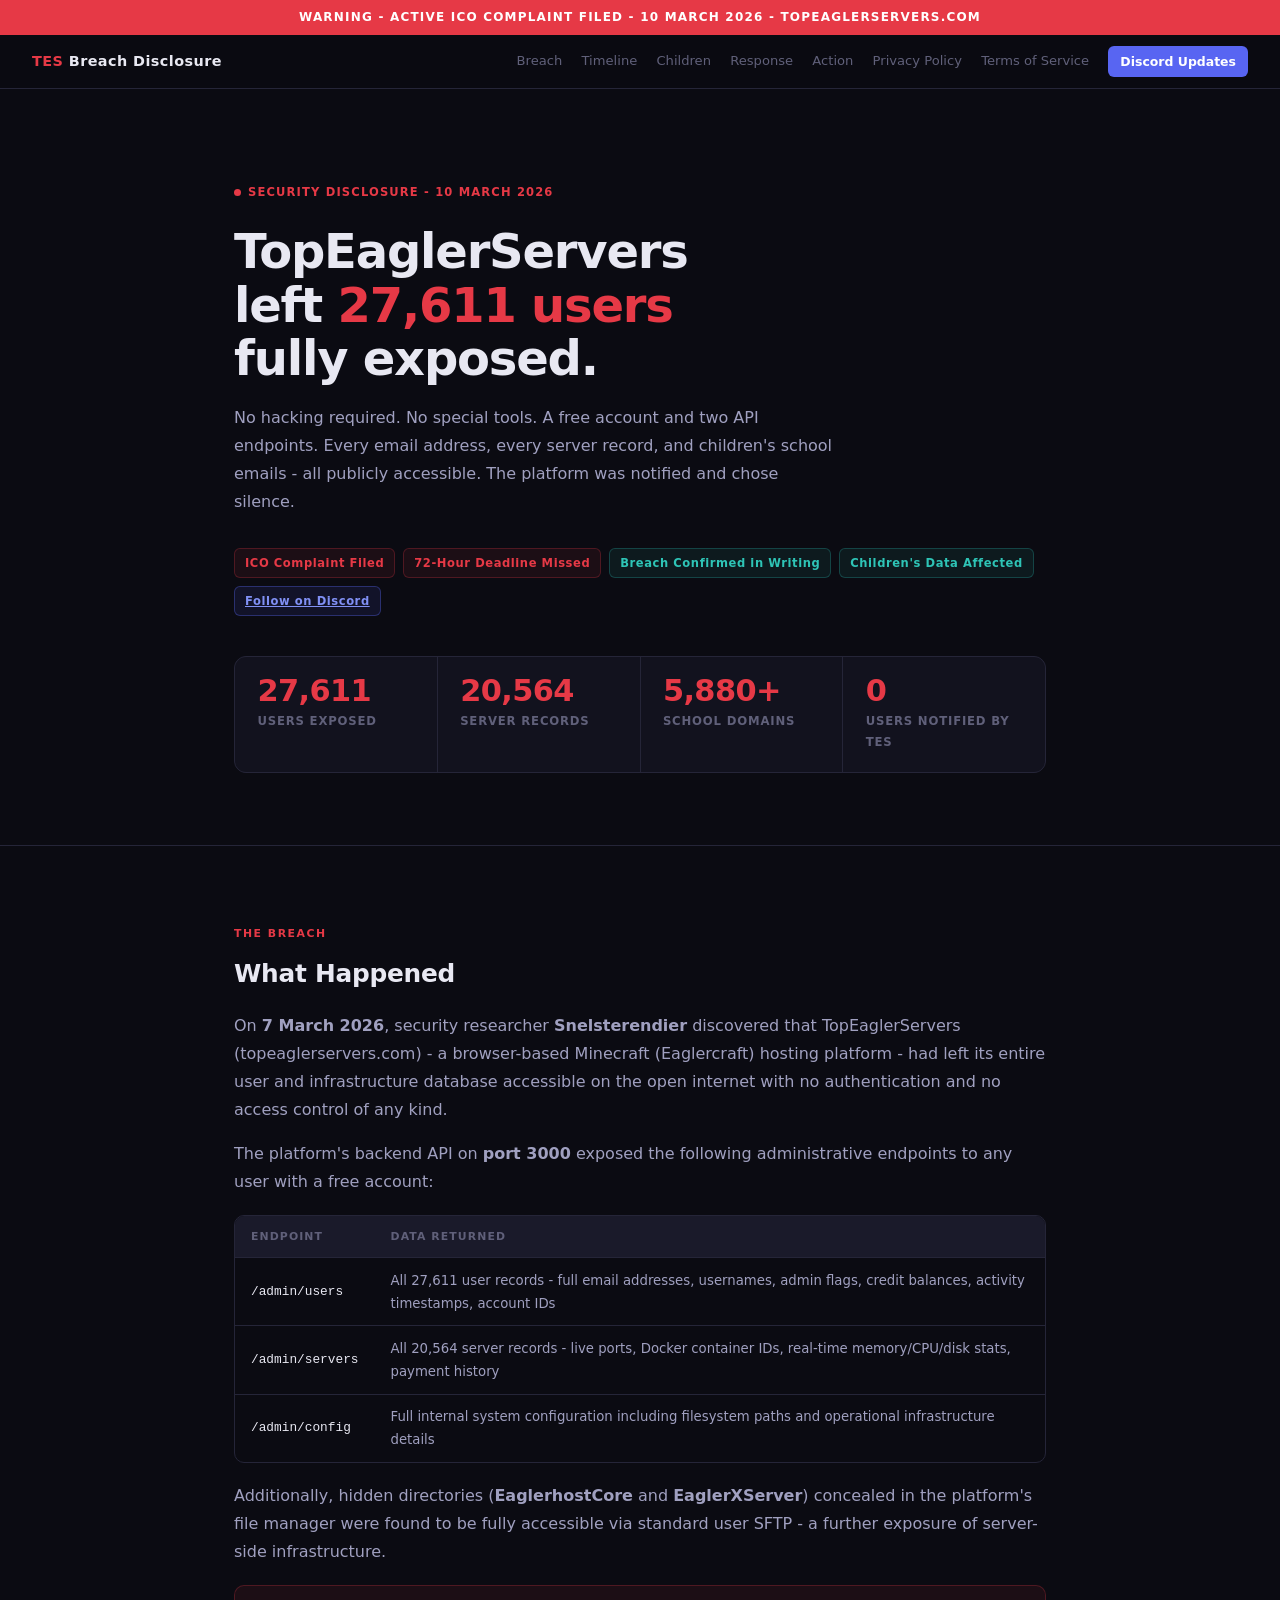
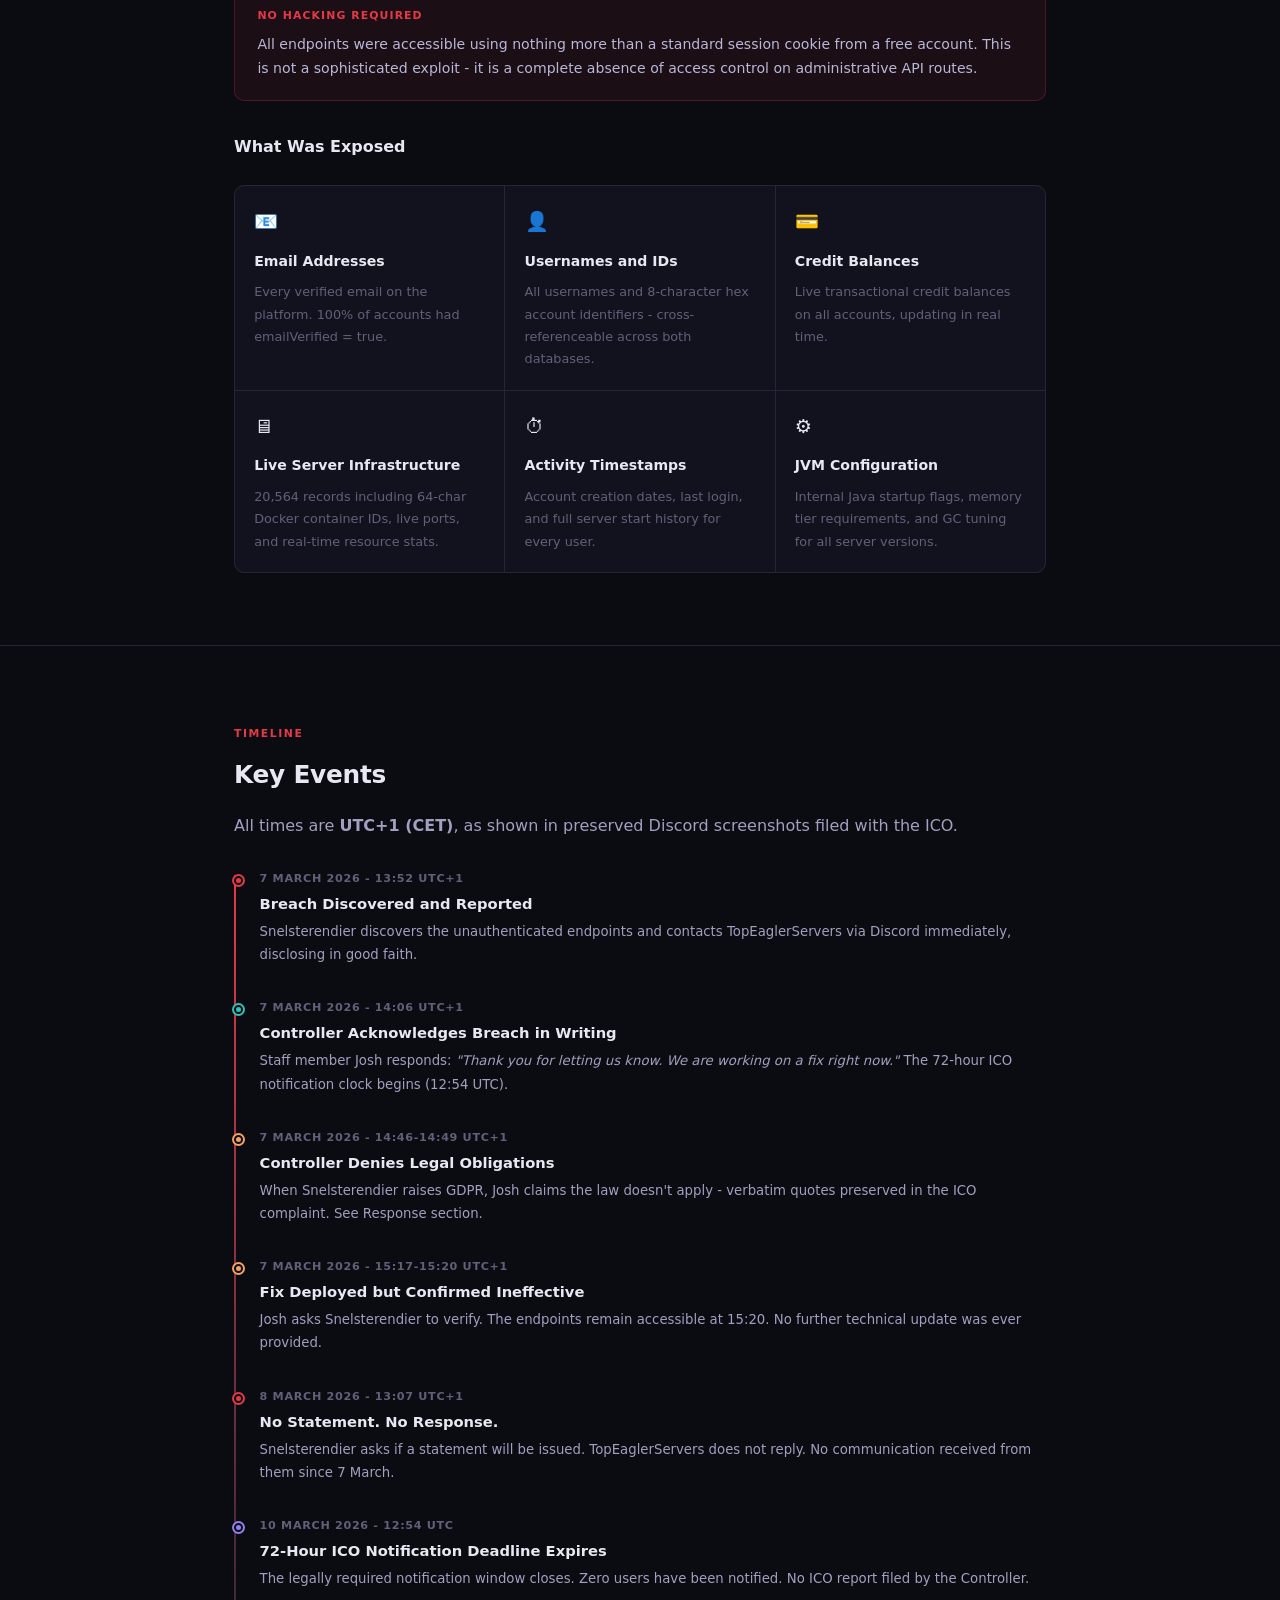
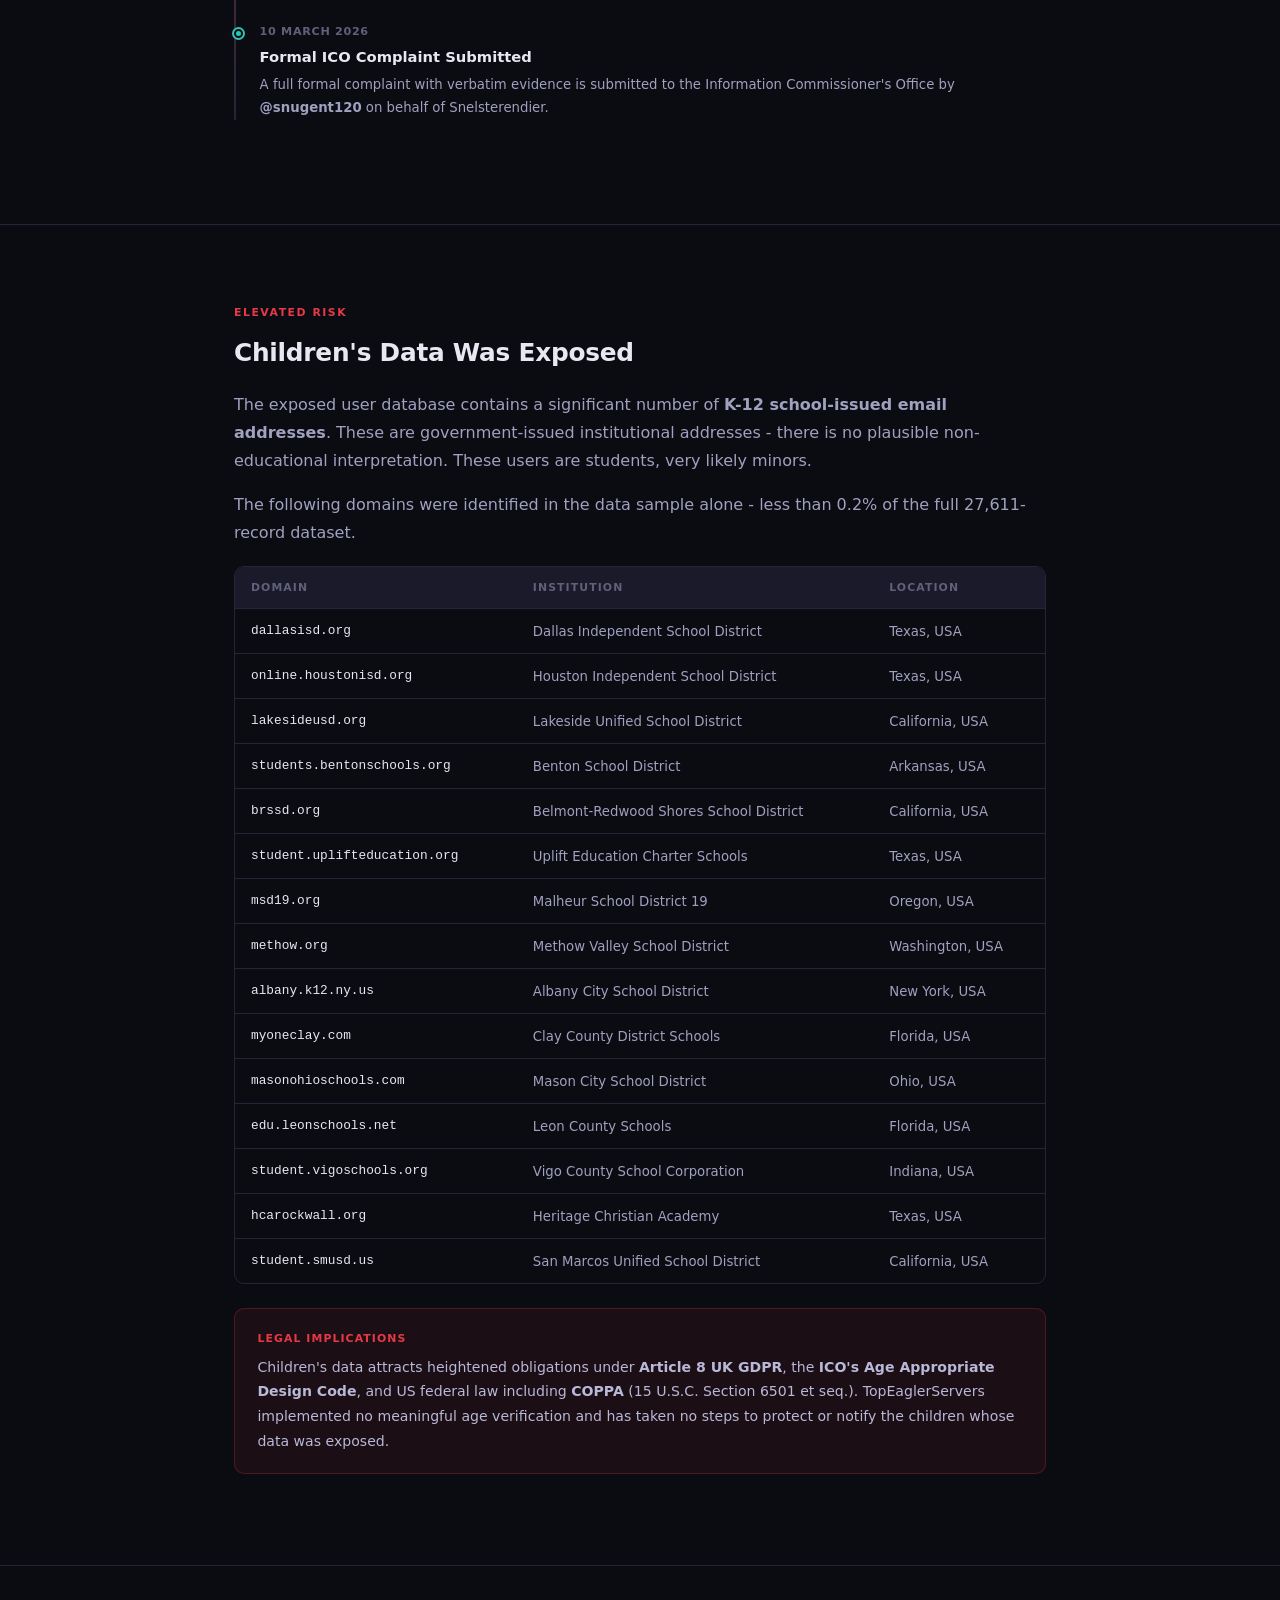
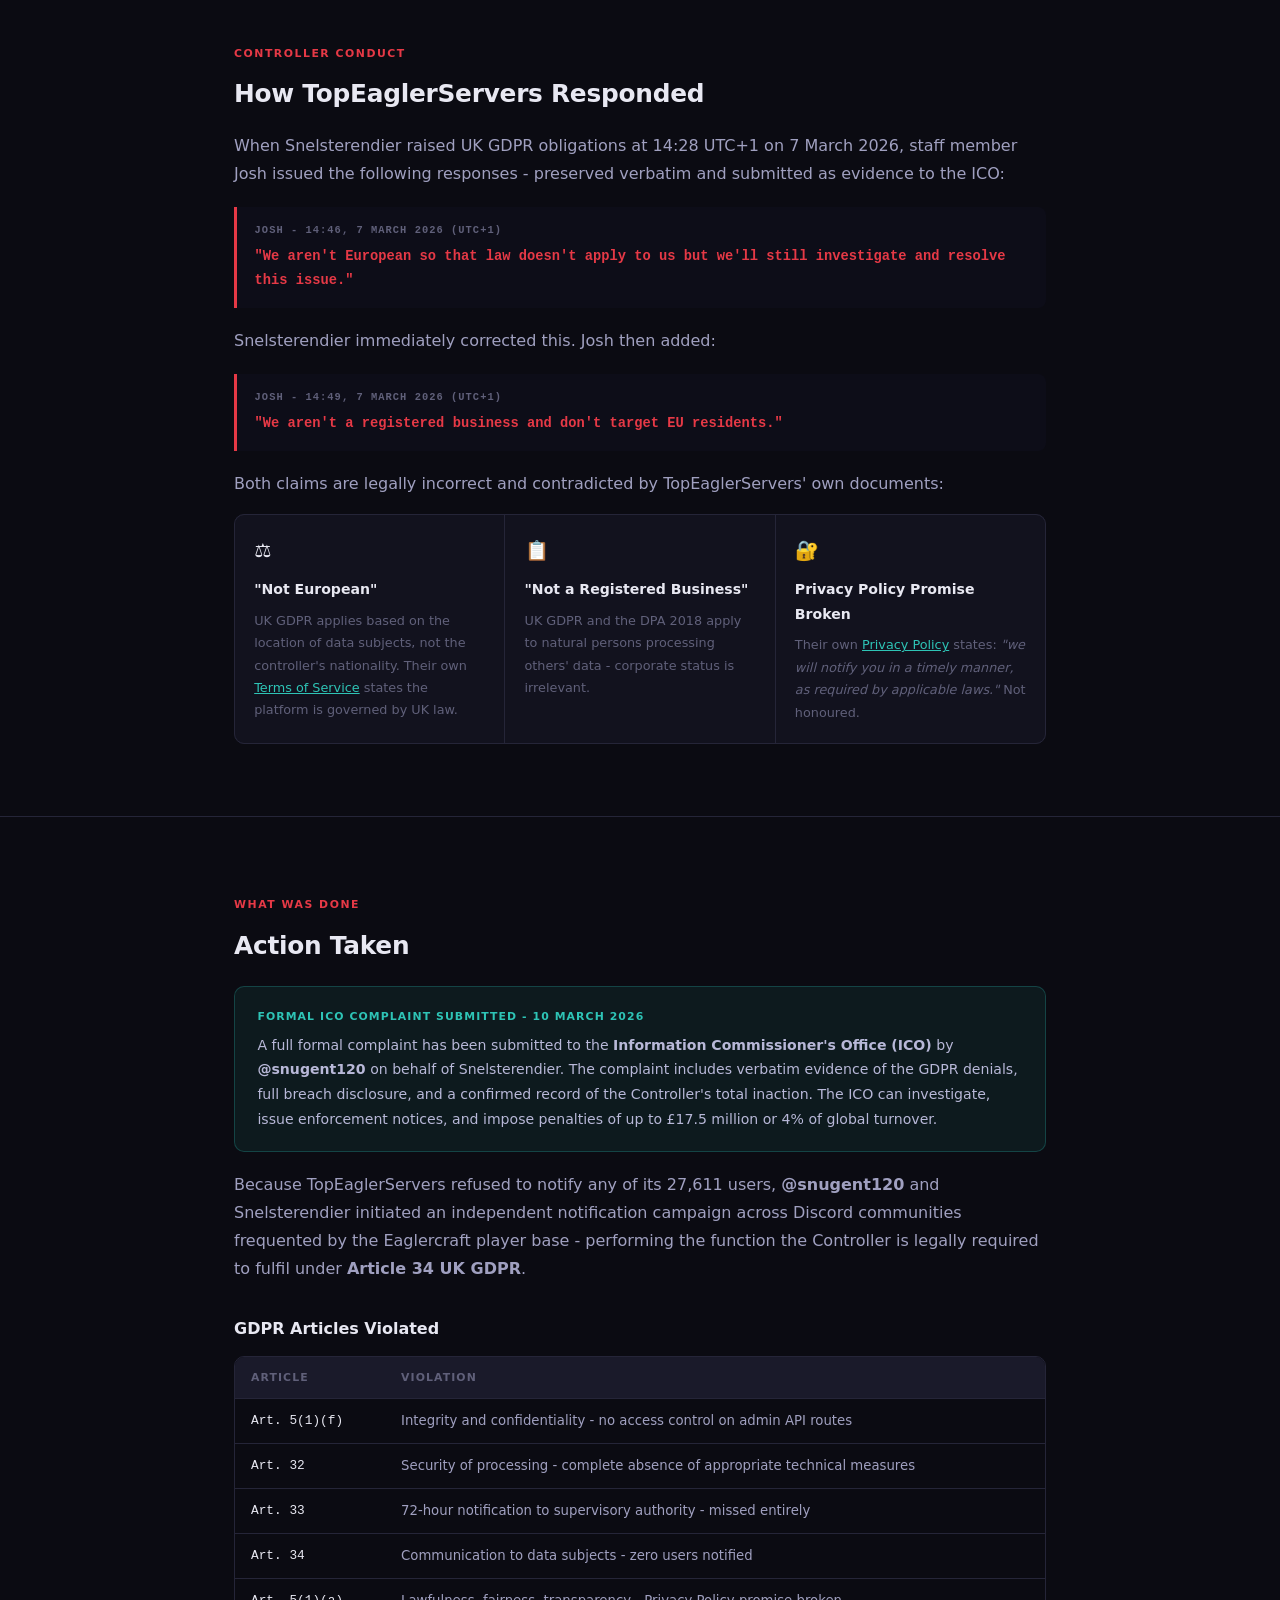
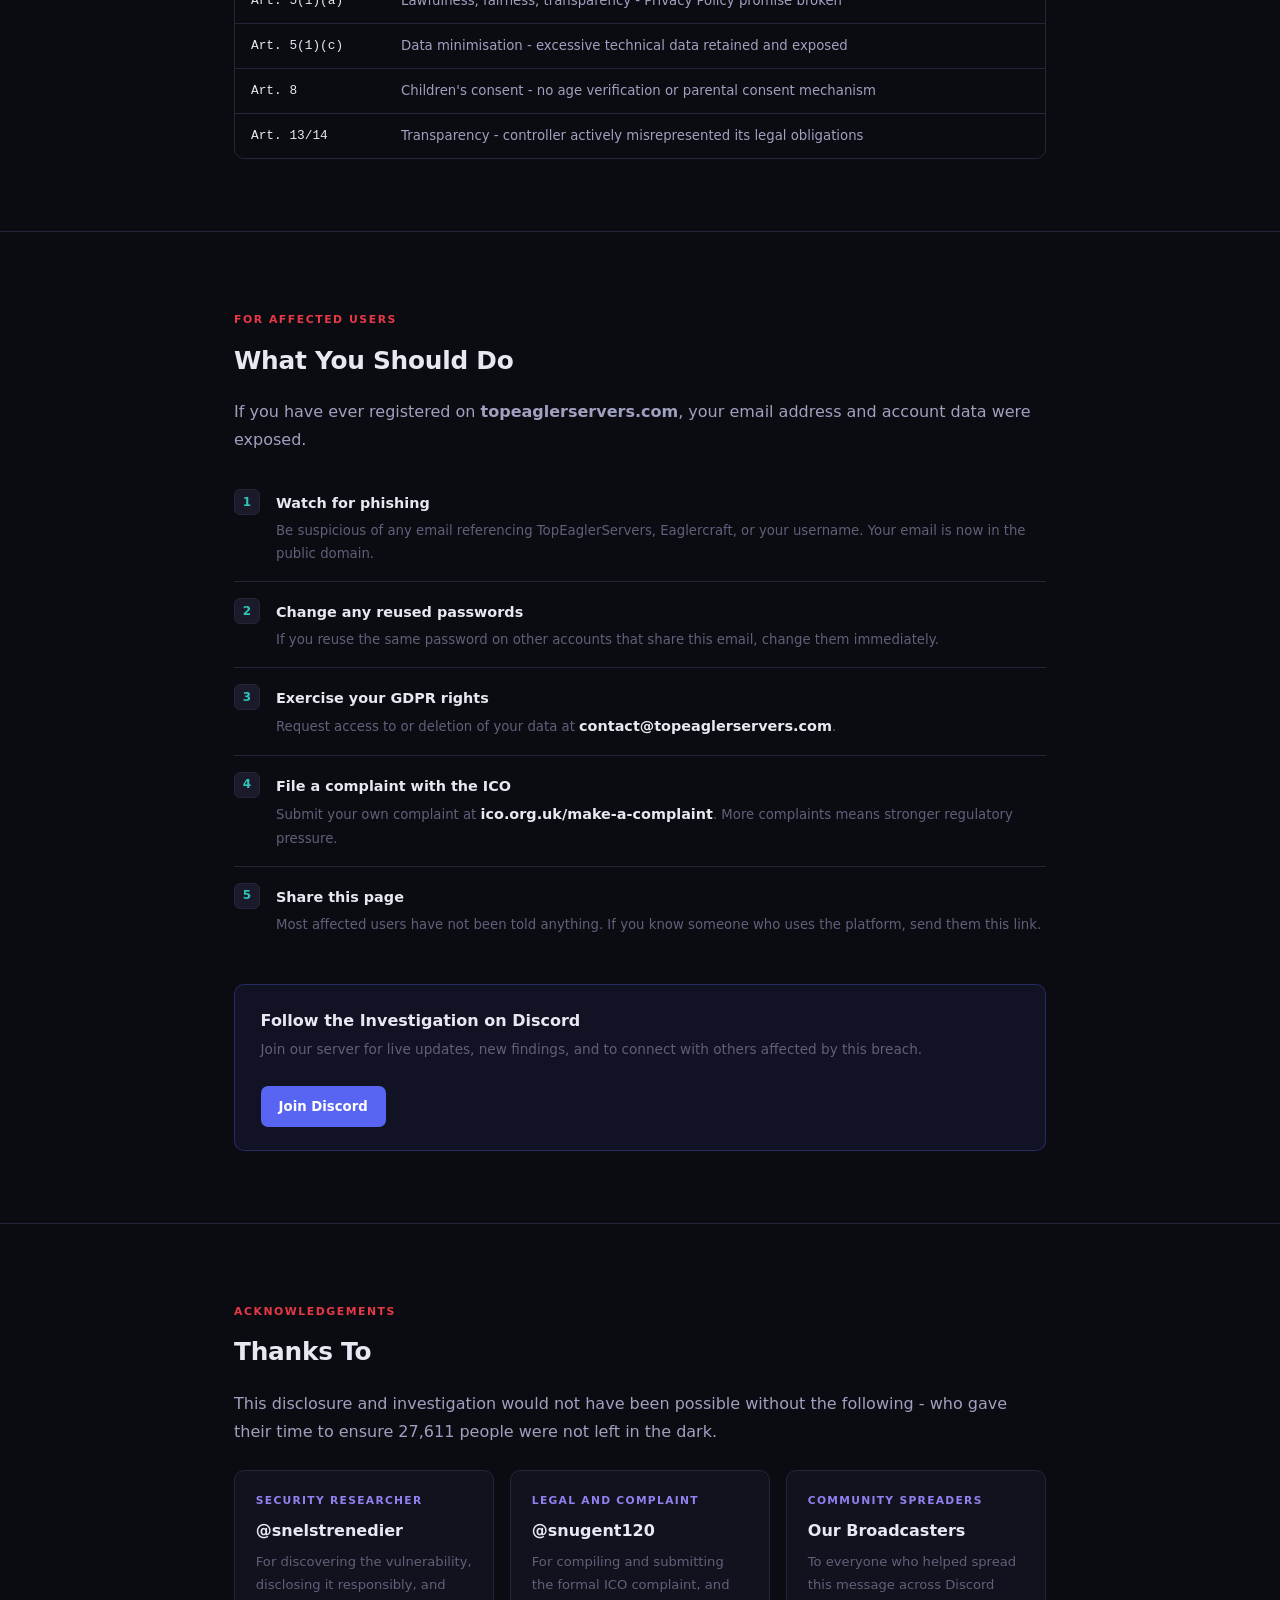
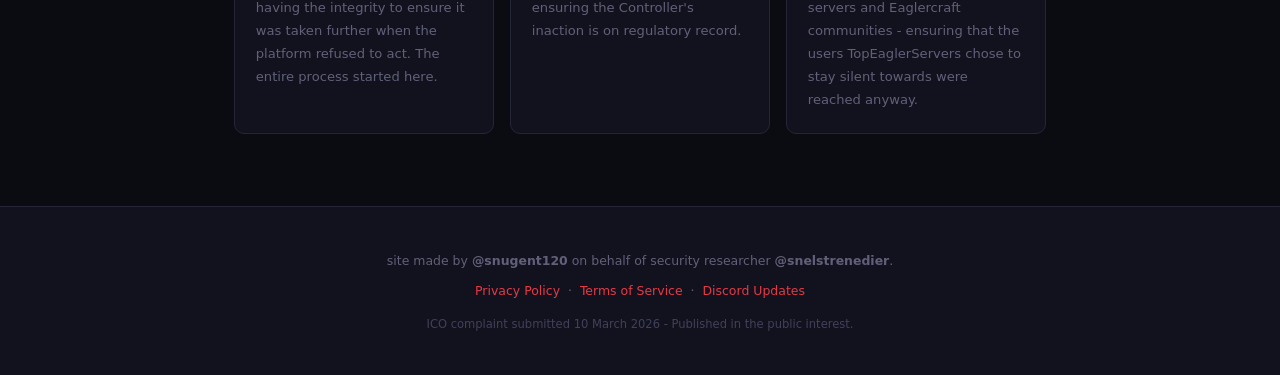
==== index .html @ cfefeb06 "Rename index (2).html to index .html" ====
<!DOCTYPE html>
<html lang="en">
<head>
  <meta charset="UTF-8" />
  <meta name="viewport" content="width=device-width, initial-scale=1.0" />
  <title>TopEaglerServers Data Breach - Public Disclosure</title>
  <link rel="stylesheet" href="style.css" />
</head>
<body>

<div class="alert-bar">Warning - Active ICO Complaint Filed - 10 March 2026 - topeaglerservers.com</div>

<nav>
  <a class="nav-brand" href="/">TES <span>Breach Disclosure</span></a>
  <button class="nav-menu-btn" id="menuBtn" aria-label="Toggle menu">&#9776;</button>
  <div class="nav-links" id="navLinks">
    <a href="#breach">Breach</a>
    <a href="#timeline">Timeline</a>
    <a href="#children">Children</a>
    <a href="#response">Response</a>
    <a href="#action">Action</a>
    <a href="/pp">Privacy Policy</a>
    <a href="/tos">Terms of Service</a>
    <a class="nav-discord" href="https://discord.gg/cSjUvGuJ5w" target="_blank" rel="noopener">Discord Updates</a>
  </div>
</nav>

<div class="hero">
  <div class="wrap">
    <div class="live-badge"><span class="live-dot"></span> Security Disclosure - 10 March 2026</div>
    <h1>TopEaglerServers<br/>left <em>27,611 users</em><br/>fully exposed.</h1>
    <p class="hero-sub">
      No hacking required. No special tools. A free account and two API endpoints.
      Every email address, every server record, and children's school emails -
      all publicly accessible. The platform was notified and chose silence.
    </p>
    <div class="tags">
      <span class="tag tag-red">ICO Complaint Filed</span>
      <span class="tag tag-red">72-Hour Deadline Missed</span>
      <span class="tag tag-teal">Breach Confirmed in Writing</span>
      <span class="tag tag-teal">Children's Data Affected</span>
      <a class="tag tag-discord" href="https://discord.gg/cSjUvGuJ5w" target="_blank" rel="noopener">Follow on Discord</a>
    </div>
    <div class="stat-row">
      <div class="stat"><div class="n">27,611</div><div class="d">Users Exposed</div></div>
      <div class="stat"><div class="n">20,564</div><div class="d">Server Records</div></div>
      <div class="stat"><div class="n">5,880+</div><div class="d">School Domains</div></div>
      <div class="stat"><div class="n">0</div><div class="d">Users Notified by TES</div></div>
    </div>
  </div>
</div>

<section id="breach">
  <div class="wrap">
    <div class="section-label">The Breach</div>
    <h2>What Happened</h2>
    <p>On <strong>7 March 2026</strong>, security researcher <strong>Snelsterendier</strong> discovered that TopEaglerServers (topeaglerservers.com) - a browser-based Minecraft (Eaglercraft) hosting platform - had left its entire user and infrastructure database accessible on the open internet with no authentication and no access control of any kind.</p>
    <p>The platform's backend API on <strong>port 3000</strong> exposed the following administrative endpoints to any user with a free account:</p>

    <div class="table-wrap">
      <table>
        <thead><tr><th>Endpoint</th><th>Data Returned</th></tr></thead>
        <tbody>
          <tr><td class="mono">/admin/users</td><td>All 27,611 user records - full email addresses, usernames, admin flags, credit balances, activity timestamps, account IDs</td></tr>
          <tr><td class="mono">/admin/servers</td><td>All 20,564 server records - live ports, Docker container IDs, real-time memory/CPU/disk stats, payment history</td></tr>
          <tr><td class="mono">/admin/config</td><td>Full internal system configuration including filesystem paths and operational infrastructure details</td></tr>
        </tbody>
      </table>
    </div>

    <p style="margin-top:1.2rem;">Additionally, hidden directories (<strong>EaglerhostCore</strong> and <strong>EaglerXServer</strong>) concealed in the platform's file manager were found to be fully accessible via standard user SFTP - a further exposure of server-side infrastructure.</p>

    <div class="info-box red">
      <div class="box-label red">No Hacking Required</div>
      <p>All endpoints were accessible using nothing more than a standard session cookie from a free account. This is not a sophisticated exploit - it is a complete absence of access control on administrative API routes.</p>
    </div>

    <h3 style="margin-top:2rem;">What Was Exposed</h3>
    <div class="card-grid">
      <div class="card"><div class="card-icon">&#128231;</div><h3>Email Addresses</h3><p>Every verified email on the platform. 100% of accounts had emailVerified = true.</p></div>
      <div class="card"><div class="card-icon">&#128100;</div><h3>Usernames and IDs</h3><p>All usernames and 8-character hex account identifiers - cross-referenceable across both databases.</p></div>
      <div class="card"><div class="card-icon">&#128179;</div><h3>Credit Balances</h3><p>Live transactional credit balances on all accounts, updating in real time.</p></div>
      <div class="card"><div class="card-icon">&#128421;</div><h3>Live Server Infrastructure</h3><p>20,564 records including 64-char Docker container IDs, live ports, and real-time resource stats.</p></div>
      <div class="card"><div class="card-icon">&#9201;</div><h3>Activity Timestamps</h3><p>Account creation dates, last login, and full server start history for every user.</p></div>
      <div class="card"><div class="card-icon">&#9881;&#65039;</div><h3>JVM Configuration</h3><p>Internal Java startup flags, memory tier requirements, and GC tuning for all server versions.</p></div>
    </div>
  </div>
</section>

<section id="timeline">
  <div class="wrap">
    <div class="section-label">Timeline</div>
    <h2>Key Events</h2>
    <p>All times are <strong>UTC+1 (CET)</strong>, as shown in preserved Discord screenshots filed with the ICO.</p>
    <div class="timeline">
      <div class="tl">
        <div class="tl-t">7 March 2026 - 13:52 UTC+1</div>
        <div class="tl-h">Breach Discovered and Reported</div>
        <div class="tl-b">Snelsterendier discovers the unauthenticated endpoints and contacts TopEaglerServers via Discord immediately, disclosing in good faith.</div>
      </div>
      <div class="tl teal">
        <div class="tl-t">7 March 2026 - 14:06 UTC+1</div>
        <div class="tl-h">Controller Acknowledges Breach in Writing</div>
        <div class="tl-b">Staff member Josh responds: <em>"Thank you for letting us know. We are working on a fix right now."</em> The 72-hour ICO notification clock begins (12:54 UTC).</div>
      </div>
      <div class="tl amber">
        <div class="tl-t">7 March 2026 - 14:46-14:49 UTC+1</div>
        <div class="tl-h">Controller Denies Legal Obligations</div>
        <div class="tl-b">When Snelsterendier raises GDPR, Josh claims the law doesn't apply - verbatim quotes preserved in the ICO complaint. See Response section.</div>
      </div>
      <div class="tl amber">
        <div class="tl-t">7 March 2026 - 15:17-15:20 UTC+1</div>
        <div class="tl-h">Fix Deployed but Confirmed Ineffective</div>
        <div class="tl-b">Josh asks Snelsterendier to verify. The endpoints remain accessible at 15:20. No further technical update was ever provided.</div>
      </div>
      <div class="tl">
        <div class="tl-t">8 March 2026 - 13:07 UTC+1</div>
        <div class="tl-h">No Statement. No Response.</div>
        <div class="tl-b">Snelsterendier asks if a statement will be issued. TopEaglerServers does not reply. No communication received from them since 7 March.</div>
      </div>
      <div class="tl purple">
        <div class="tl-t">10 March 2026 - 12:54 UTC</div>
        <div class="tl-h">72-Hour ICO Notification Deadline Expires</div>
        <div class="tl-b">The legally required notification window closes. Zero users have been notified. No ICO report filed by the Controller.</div>
      </div>
      <div class="tl teal">
        <div class="tl-t">10 March 2026</div>
        <div class="tl-h">Formal ICO Complaint Submitted</div>
        <div class="tl-b">A full formal complaint with verbatim evidence is submitted to the Information Commissioner's Office by <strong>@snugent120</strong> on behalf of Snelsterendier.</div>
      </div>
    </div>
  </div>
</section>

<section id="children">
  <div class="wrap">
    <div class="section-label">Elevated Risk</div>
    <h2>Children's Data Was Exposed</h2>
    <p>The exposed user database contains a significant number of <strong>K-12 school-issued email addresses</strong>. These are government-issued institutional addresses - there is no plausible non-educational interpretation. These users are students, very likely minors.</p>
    <p>The following domains were identified in the data sample alone - less than 0.2% of the full 27,611-record dataset.</p>

    <div class="table-wrap">
      <table>
        <thead><tr><th>Domain</th><th>Institution</th><th>Location</th></tr></thead>
        <tbody>
          <tr><td class="mono">dallasisd.org</td><td>Dallas Independent School District</td><td>Texas, USA</td></tr>
          <tr><td class="mono">online.houstonisd.org</td><td>Houston Independent School District</td><td>Texas, USA</td></tr>
          <tr><td class="mono">lakesideusd.org</td><td>Lakeside Unified School District</td><td>California, USA</td></tr>
          <tr><td class="mono">students.bentonschools.org</td><td>Benton School District</td><td>Arkansas, USA</td></tr>
          <tr><td class="mono">brssd.org</td><td>Belmont-Redwood Shores School District</td><td>California, USA</td></tr>
          <tr><td class="mono">student.uplifteducation.org</td><td>Uplift Education Charter Schools</td><td>Texas, USA</td></tr>
          <tr><td class="mono">msd19.org</td><td>Malheur School District 19</td><td>Oregon, USA</td></tr>
          <tr><td class="mono">methow.org</td><td>Methow Valley School District</td><td>Washington, USA</td></tr>
          <tr><td class="mono">albany.k12.ny.us</td><td>Albany City School District</td><td>New York, USA</td></tr>
          <tr><td class="mono">myoneclay.com</td><td>Clay County District Schools</td><td>Florida, USA</td></tr>
          <tr><td class="mono">masonohioschools.com</td><td>Mason City School District</td><td>Ohio, USA</td></tr>
          <tr><td class="mono">edu.leonschools.net</td><td>Leon County Schools</td><td>Florida, USA</td></tr>
          <tr><td class="mono">student.vigoschools.org</td><td>Vigo County School Corporation</td><td>Indiana, USA</td></tr>
          <tr><td class="mono">hcarockwall.org</td><td>Heritage Christian Academy</td><td>Texas, USA</td></tr>
          <tr><td class="mono">student.smusd.us</td><td>San Marcos Unified School District</td><td>California, USA</td></tr>
        </tbody>
      </table>
    </div>

    <div class="info-box red" style="margin-top:1.5rem;">
      <div class="box-label red">Legal Implications</div>
      <p>Children's data attracts heightened obligations under <strong>Article 8 UK GDPR</strong>, the <strong>ICO's Age Appropriate Design Code</strong>, and US federal law including <strong>COPPA</strong> (15 U.S.C. Section 6501 et seq.). TopEaglerServers implemented no meaningful age verification and has taken no steps to protect or notify the children whose data was exposed.</p>
    </div>
  </div>
</section>

<section id="response">
  <div class="wrap">
    <div class="section-label">Controller Conduct</div>
    <h2>How TopEaglerServers Responded</h2>
    <p>When Snelsterendier raised UK GDPR obligations at 14:28 UTC+1 on 7 March 2026, staff member Josh issued the following responses - preserved verbatim and submitted as evidence to the ICO:</p>

    <div class="quote">
      <div class="who">Josh - 14:46, 7 March 2026 (UTC+1)</div>
      <span class="em-red">"We aren't European so that law doesn't apply to us but we'll still investigate and resolve this issue."</span>
    </div>

    <p>Snelsterendier immediately corrected this. Josh then added:</p>

    <div class="quote">
      <div class="who">Josh - 14:49, 7 March 2026 (UTC+1)</div>
      <span class="em-red">"We aren't a registered business and don't target EU residents."</span>
    </div>

    <p>Both claims are legally incorrect and contradicted by TopEaglerServers' own documents:</p>
    <div class="card-grid" style="margin-top:1rem;">
      <div class="card">
        <div class="card-icon">&#9878;&#65039;</div>
        <h3>"Not European"</h3>
        <p>UK GDPR applies based on the location of data subjects, not the controller's nationality. Their own <a href="/tos">Terms of Service</a> states the platform is governed by UK law.</p>
      </div>
      <div class="card">
        <div class="card-icon">&#128203;</div>
        <h3>"Not a Registered Business"</h3>
        <p>UK GDPR and the DPA 2018 apply to natural persons processing others' data - corporate status is irrelevant.</p>
      </div>
      <div class="card">
        <div class="card-icon">&#128272;</div>
        <h3>Privacy Policy Promise Broken</h3>
        <p>Their own <a href="/pp">Privacy Policy</a> states: <em>"we will notify you in a timely manner, as required by applicable laws."</em> Not honoured.</p>
      </div>
    </div>
  </div>
</section>

<section id="action">
  <div class="wrap">
    <div class="section-label">What Was Done</div>
    <h2>Action Taken</h2>

    <div class="info-box teal">
      <div class="box-label teal">Formal ICO Complaint Submitted - 10 March 2026</div>
      <p>A full formal complaint has been submitted to the <strong>Information Commissioner's Office (ICO)</strong> by <strong>@snugent120</strong> on behalf of Snelsterendier. The complaint includes verbatim evidence of the GDPR denials, full breach disclosure, and a confirmed record of the Controller's total inaction. The ICO can investigate, issue enforcement notices, and impose penalties of up to £17.5 million or 4% of global turnover.</p>
    </div>

    <p style="margin-top:1.2rem;">Because TopEaglerServers refused to notify any of its 27,611 users, <strong>@snugent120</strong> and Snelsterendier initiated an independent notification campaign across Discord communities frequented by the Eaglercraft player base - performing the function the Controller is legally required to fulfil under <strong>Article 34 UK GDPR</strong>.</p>

    <h3 style="margin-top:2rem;">GDPR Articles Violated</h3>
    <div class="table-wrap" style="margin-top:0.8rem;">
      <table>
        <thead><tr><th>Article</th><th>Violation</th></tr></thead>
        <tbody>
          <tr><td class="mono">Art. 5(1)(f)</td><td>Integrity and confidentiality - no access control on admin API routes</td></tr>
          <tr><td class="mono">Art. 32</td><td>Security of processing - complete absence of appropriate technical measures</td></tr>
          <tr><td class="mono">Art. 33</td><td>72-hour notification to supervisory authority - missed entirely</td></tr>
          <tr><td class="mono">Art. 34</td><td>Communication to data subjects - zero users notified</td></tr>
          <tr><td class="mono">Art. 5(1)(a)</td><td>Lawfulness, fairness, transparency - Privacy Policy promise broken</td></tr>
          <tr><td class="mono">Art. 5(1)(c)</td><td>Data minimisation - excessive technical data retained and exposed</td></tr>
          <tr><td class="mono">Art. 8</td><td>Children's consent - no age verification or parental consent mechanism</td></tr>
          <tr><td class="mono">Art. 13/14</td><td>Transparency - controller actively misrepresented its legal obligations</td></tr>
        </tbody>
      </table>
    </div>
  </div>
</section>

<section id="do">
  <div class="wrap">
    <div class="section-label">For Affected Users</div>
    <h2>What You Should Do</h2>
    <p>If you have ever registered on <strong>topeaglerservers.com</strong>, your email address and account data were exposed.</p>
    <ul class="step-list">
      <li>
        <div class="step-n">1</div>
        <div class="step-body"><strong>Watch for phishing</strong><p>Be suspicious of any email referencing TopEaglerServers, Eaglercraft, or your username. Your email is now in the public domain.</p></div>
      </li>
      <li>
        <div class="step-n">2</div>
        <div class="step-body"><strong>Change any reused passwords</strong><p>If you reuse the same password on other accounts that share this email, change them immediately.</p></div>
      </li>
      <li>
        <div class="step-n">3</div>
        <div class="step-body"><strong>Exercise your GDPR rights</strong><p>Request access to or deletion of your data at <strong>contact@topeaglerservers.com</strong>.</p></div>
      </li>
      <li>
        <div class="step-n">4</div>
        <div class="step-body"><strong>File a complaint with the ICO</strong><p>Submit your own complaint at <strong>ico.org.uk/make-a-complaint</strong>. More complaints means stronger regulatory pressure.</p></div>
      </li>
      <li>
        <div class="step-n">5</div>
        <div class="step-body"><strong>Share this page</strong><p>Most affected users have not been told anything. If you know someone who uses the platform, send them this link.</p></div>
      </li>
    </ul>

    <div class="discord-cta">
      <div class="discord-cta-text">
        <strong>Follow the Investigation on Discord</strong>
        <p>Join our server for live updates, new findings, and to connect with others affected by this breach.</p>
      </div>
      <a class="discord-btn" href="https://discord.gg/cSjUvGuJ5w" target="_blank" rel="noopener">Join Discord</a>
    </div>
  </div>
</section>

<section id="thanks">
  <div class="wrap">
    <div class="section-label">Acknowledgements</div>
    <h2>Thanks To</h2>
    <p>This disclosure and investigation would not have been possible without the following - who gave their time to ensure 27,611 people were not left in the dark.</p>
    <div class="thanks-grid">
      <div class="thanks-card">
        <div class="role">Security Researcher</div>
        <div class="name">@snelstrenedier</div>
        <p>For discovering the vulnerability, disclosing it responsibly, and having the integrity to ensure it was taken further when the platform refused to act. The entire process started here.</p>
      </div>
      <div class="thanks-card">
        <div class="role">Legal and Complaint</div>
        <div class="name">@snugent120</div>
        <p>For compiling and submitting the formal ICO complaint, and ensuring the Controller's inaction is on regulatory record.</p>
      </div>
      <div class="thanks-card">
        <div class="role">Community Spreaders</div>
        <div class="name">Our Broadcasters</div>
        <p>To everyone who helped spread this message across Discord servers and Eaglercraft communities - ensuring that the users TopEaglerServers chose to stay silent towards were reached anyway.</p>
      </div>
    </div>
  </div>
</section>

<footer>
  <div class="wrap">
    <p>site made by <strong>@snugent120</strong> on behalf of security researcher <strong>@snelstrenedier</strong>.</p>
    <p style="margin-top:0.5rem;">
      <a href="/pp">Privacy Policy</a> &nbsp;&#183;&nbsp;
      <a href="/tos">Terms of Service</a> &nbsp;&#183;&nbsp;
      <a href="https://discord.gg/cSjUvGuJ5w" target="_blank" rel="noopener">Discord Updates</a>
    </p>
    <p style="margin-top:0.8rem; font-size:0.72rem; color:#40405a;">ICO complaint submitted 10 March 2026 - Published in the public interest.</p>
  </div>
</footer>

<script src="script.js"></script>
</body>
</html>
---- style.css ----
*, *::before, *::after { box-sizing: border-box; margin: 0; padding: 0; }

:root {
  --bg:        #0b0b12;
  --surface:   #12121e;
  --raised:    #1a1a2a;
  --border:    #252538;
  --red:       #e63946;
  --red-bg:    rgba(230, 57, 70, 0.08);
  --red-muted: rgba(230, 57, 70, 0.25);
  --teal:      #2ec4b6;
  --teal-bg:   rgba(46, 196, 182, 0.08);
  --teal-muted:rgba(46, 196, 182, 0.25);
  --amber:     #f4a261;
  --purple:    #9080f0;
  --text:      #e8e8f2;
  --sub:       #a0a0c0;
  --muted:     #60607a;
  --code-bg:   #0d0d18;
}

html { scroll-behavior: smooth; }

body {
  font-family: 'Segoe UI', system-ui, -apple-system, sans-serif;
  background: var(--bg);
  color: var(--text);
  line-height: 1.75;
  font-size: 16px;
}

.alert-bar {
  background: var(--red);
  color: #fff;
  text-align: center;
  font-size: 0.75rem;
  font-weight: 700;
  letter-spacing: 0.1em;
  text-transform: uppercase;
  padding: 7px 1rem;
}

nav {
  position: sticky; top: 0; z-index: 100;
  background: rgba(11, 11, 18, 0.94);
  backdrop-filter: blur(14px);
  -webkit-backdrop-filter: blur(14px);
  border-bottom: 1px solid var(--border);
  display: flex; align-items: center; justify-content: space-between;
  padding: 0 2rem; height: 54px;
}
.nav-brand { font-weight: 800; font-size: 0.9rem; letter-spacing: 0.03em; color: var(--red); text-decoration: none; }
.nav-brand span { color: var(--text); }
.nav-links { display: flex; align-items: center; gap: 1.2rem; }
.nav-links a { color: var(--muted); text-decoration: none; font-size: 0.82rem; font-weight: 500; transition: color 0.15s; }
.nav-links a:hover { color: var(--text); }
.nav-discord {
  background: #5865f2; color: #fff !important;
  padding: 5px 12px; border-radius: 6px;
  font-size: 0.78rem !important; font-weight: 700 !important;
}
.nav-discord:hover { background: #4752c4 !important; }

.wrap { max-width: 860px; margin: 0 auto; padding: 0 1.5rem; }
section { padding: 4.5rem 0; border-bottom: 1px solid var(--border); }
section:last-of-type { border-bottom: none; }
h2 { font-size: 1.55rem; font-weight: 800; margin-bottom: 1rem; letter-spacing: -0.01em; }
h3 { font-size: 1rem; font-weight: 700; margin-bottom: 0.5rem; }
p { color: var(--sub); margin-bottom: 1rem; }
p:last-child { margin-bottom: 0; }

.section-label {
  display: inline-block; font-size: 0.68rem; font-weight: 800;
  letter-spacing: 0.14em; text-transform: uppercase;
  color: var(--red); margin-bottom: 0.6rem;
}

.hero { padding: 5.5rem 0 4.5rem; border-bottom: 1px solid var(--border); }

.live-badge {
  display: inline-flex; align-items: center; gap: 7px;
  font-size: 0.72rem; font-weight: 700; letter-spacing: 0.1em;
  text-transform: uppercase; color: var(--red); margin-bottom: 1.4rem;
}
.live-dot {
  width: 7px; height: 7px; border-radius: 50%; background: var(--red);
  animation: live 1.6s ease-in-out infinite;
}
@keyframes live {
  0%, 100% { opacity: 1; transform: scale(1); }
  50% { opacity: 0.3; transform: scale(1.6); }
}

.hero h1 {
  font-size: clamp(1.9rem, 5vw, 3rem); font-weight: 900;
  line-height: 1.12; letter-spacing: -0.025em; margin-bottom: 1.1rem;
}
.hero h1 em { font-style: normal; color: var(--red); }
.hero-sub { font-size: 1rem; color: var(--sub); max-width: 600px; margin-bottom: 2rem; }

.tags { display: flex; flex-wrap: wrap; gap: 0.5rem; margin-bottom: 2.5rem; }
.tag {
  display: inline-flex; align-items: center; gap: 5px;
  padding: 4px 10px; border-radius: 6px;
  font-size: 0.72rem; font-weight: 700; letter-spacing: 0.05em; border: 1px solid;
}
.tag-red    { background: var(--red-bg); border-color: var(--red-muted); color: var(--red); }
.tag-teal   { background: var(--teal-bg); border-color: var(--teal-muted); color: var(--teal); }
.tag-discord{ background: rgba(88,101,242,0.1); border-color: rgba(88,101,242,0.35); color: #8090f4; }

.stat-row {
  display: grid; grid-template-columns: repeat(auto-fit, minmax(150px, 1fr));
  gap: 1px; background: var(--border);
  border: 1px solid var(--border); border-radius: 12px; overflow: hidden;
}
.stat { background: var(--surface); padding: 1.2rem 1.4rem; }
.stat .n { font-size: 1.9rem; font-weight: 900; color: var(--red); line-height: 1; margin-bottom: 0.3rem; letter-spacing: -0.02em; }
.stat .d { font-size: 0.73rem; font-weight: 600; text-transform: uppercase; letter-spacing: 0.07em; color: var(--muted); }

.info-box { background: var(--surface); border: 1px solid var(--border); border-radius: 10px; padding: 1.2rem 1.4rem; margin: 1.2rem 0; }
.info-box.red  { border-color: var(--red-muted); background: var(--red-bg); }
.info-box.teal { border-color: var(--teal-muted); background: var(--teal-bg); }
.box-label { font-size: 0.68rem; font-weight: 800; letter-spacing: 0.1em; text-transform: uppercase; margin-bottom: 0.45rem; }
.box-label.red  { color: var(--red); }
.box-label.teal { color: var(--teal); }
.info-box p { font-size: 0.88rem; color: #b8b8d8; }

.card-grid {
  display: grid; grid-template-columns: repeat(auto-fill, minmax(230px, 1fr));
  gap: 1px; background: var(--border);
  border: 1px solid var(--border); border-radius: 10px; overflow: hidden; margin-top: 1.5rem;
}
.card { background: var(--surface); padding: 1.2rem; transition: background 0.15s; }
.card:hover { background: var(--raised); }
.card-icon { font-size: 1.2rem; margin-bottom: 0.6rem; }
.card h3 { font-size: 0.88rem; }
.card p  { font-size: 0.8rem; color: var(--muted); margin-top: 0.2rem; }
.card a  { color: var(--teal); }

.table-wrap { margin-top: 1.2rem; border: 1px solid var(--border); border-radius: 10px; overflow: hidden; overflow-x: auto; }
table { width: 100%; border-collapse: collapse; }
thead tr { background: var(--raised); }
th { padding: 0.7rem 1rem; font-size: 0.68rem; font-weight: 700; letter-spacing: 0.1em; text-transform: uppercase; color: var(--muted); text-align: left; border-bottom: 1px solid var(--border); }
td { padding: 0.65rem 1rem; font-size: 0.83rem; color: var(--sub); border-bottom: 1px solid var(--border); }
tr:last-child td { border-bottom: none; }
tr:hover td { background: rgba(255,255,255,0.015); }
.mono { font-family: 'Consolas', 'Courier New', monospace; font-size: 0.8rem; color: var(--text); }

.timeline { position: relative; padding-left: 1.6rem; margin-top: 1.8rem; }
.timeline::before {
  content: ''; position: absolute; left: 0; top: 6px; bottom: 0;
  width: 2px; background: linear-gradient(to bottom, var(--red) 0%, var(--border) 100%);
}
.tl { position: relative; margin-bottom: 2rem; }
.tl::before {
  content: ''; position: absolute; left: -1.6rem; top: 7px;
  width: 9px; height: 9px; border-radius: 50%;
  background: var(--red); border: 2px solid var(--bg); box-shadow: 0 0 0 2px var(--red);
}
.tl.teal::before   { background: var(--teal);   box-shadow: 0 0 0 2px var(--teal); }
.tl.amber::before  { background: var(--amber);  box-shadow: 0 0 0 2px var(--amber); }
.tl.purple::before { background: var(--purple); box-shadow: 0 0 0 2px var(--purple); }
.tl-t { font-size: 0.7rem; font-weight: 700; letter-spacing: 0.06em; text-transform: uppercase; color: var(--muted); margin-bottom: 0.15rem; }
.tl-h { font-weight: 700; font-size: 0.92rem; margin-bottom: 0.2rem; }
.tl-b { font-size: 0.83rem; color: var(--sub); }

.quote {
  background: var(--code-bg); border-left: 3px solid var(--red);
  border-radius: 0 8px 8px 0; padding: 0.9rem 1.1rem; margin: 1.2rem 0;
  font-family: 'Consolas', 'Courier New', monospace; font-size: 0.86rem; color: #c0c0e0;
}
.quote .who { font-size: 0.65rem; font-weight: 800; letter-spacing: 0.1em; text-transform: uppercase; color: var(--muted); margin-bottom: 0.35rem; }
.em-red { color: var(--red); font-weight: 700; }

.step-list { list-style: none; margin-top: 1.2rem; }
.step-list li { display: flex; gap: 1rem; align-items: flex-start; padding: 1rem 0; border-bottom: 1px solid var(--border); }
.step-list li:last-child { border-bottom: none; }
.step-n {
  flex-shrink: 0; width: 26px; height: 26px;
  background: var(--raised); border: 1px solid var(--border);
  border-radius: 6px; display: flex; align-items: center; justify-content: center;
  font-size: 0.75rem; font-weight: 800; color: var(--teal);
}
.step-body strong { color: var(--text); font-size: 0.9rem; }
.step-body p { font-size: 0.83rem; color: var(--muted); margin-top: 0.1rem; }

.discord-cta {
  background: rgba(88,101,242,0.08); border: 1px solid rgba(88,101,242,0.3);
  border-radius: 10px; padding: 1.4rem 1.6rem; margin-top: 2rem;
  display: flex; align-items: center; justify-content: space-between; gap: 1.5rem; flex-wrap: wrap;
}
.discord-cta-text strong { color: var(--text); display: block; margin-bottom: 0.2rem; }
.discord-cta-text p { font-size: 0.85rem; color: var(--muted); margin: 0; }
.discord-btn {
  flex-shrink: 0; background: #5865f2; color: #fff;
  text-decoration: none; padding: 9px 18px; border-radius: 7px;
  font-size: 0.83rem; font-weight: 700; transition: background 0.15s;
}
.discord-btn:hover { background: #4752c4; }

.thanks-grid { display: grid; grid-template-columns: repeat(auto-fit, minmax(230px, 1fr)); gap: 1rem; margin-top: 1.5rem; }
.thanks-card {
  background: var(--surface); border: 1px solid var(--border);
  border-radius: 10px; padding: 1.3rem; transition: border-color 0.2s;
}
.thanks-card:hover { border-color: var(--purple); }
.thanks-card .role { font-size: 0.67rem; font-weight: 800; letter-spacing: 0.12em; text-transform: uppercase; color: var(--purple); margin-bottom: 0.4rem; }
.thanks-card .name { font-size: 1rem; font-weight: 800; color: var(--text); margin-bottom: 0.4rem; }
.thanks-card p { font-size: 0.82rem; color: var(--muted); }

footer { background: var(--surface); border-top: 1px solid var(--border); padding: 2.5rem 0; text-align: center; }
footer p { font-size: 0.78rem; color: var(--muted); margin: 0.2rem 0; }
footer a { color: var(--red); text-decoration: none; }
footer a:hover { text-decoration: underline; }

.nav-menu-btn {
  display: none; background: none; border: 1px solid var(--border);
  border-radius: 6px; padding: 5px 8px; cursor: pointer; color: var(--text);
  font-size: 1.1rem; line-height: 1; flex-shrink: 0;
}
.nav-menu-btn:hover { border-color: var(--muted); }

@media (max-width: 768px) {
  nav { padding: 0 1rem; height: auto; min-height: 54px; flex-wrap: wrap; gap: 0; align-items: center; }
  .nav-menu-btn { display: flex; align-items: center; justify-content: center; }
  .nav-links {
    display: none; flex-direction: column; width: 100%;
    padding: 0.6rem 0 0.8rem; gap: 0; border-top: 1px solid var(--border);
    background: rgba(11,11,18,0.98);
  }
  .nav-links.open { display: flex; }
  .nav-links a {
    padding: 0.55rem 0.5rem; font-size: 0.88rem;
    border-bottom: 1px solid var(--border);
  }
  .nav-links a:last-child { border-bottom: none; }
  .nav-discord {
    margin-top: 0.4rem; text-align: center;
    border-radius: 0 !important; font-size: 0.88rem !important;
    padding: 8px 0 !important;
  }
  .hero { padding: 3.5rem 0 3rem; }
  .wrap { padding: 0 1rem; }
  section { padding: 3rem 0; }
  .stat-row { grid-template-columns: 1fr 1fr; }
  .stat .n { font-size: 1.5rem; }
  .card-grid { grid-template-columns: 1fr; }
  .thanks-grid { grid-template-columns: 1fr; }
  .discord-cta { flex-direction: column; text-align: center; }
  .discord-btn { width: 100%; text-align: center; padding: 11px 18px; }
  .table-wrap { border-radius: 0; margin-left: -1rem; margin-right: -1rem; border-left: none; border-right: none; }
  th, td { padding: 0.55rem 0.75rem; }
  .timeline { padding-left: 1.2rem; }
  .tl::before { left: -1.2rem; }
  .quote { font-size: 0.8rem; }
  h2 { font-size: 1.3rem; }
}

@media (max-width: 400px) {
  .stat-row { grid-template-columns: 1fr; }
  .tags { gap: 0.4rem; }
  .tag { font-size: 0.65rem; padding: 3px 8px; }
}
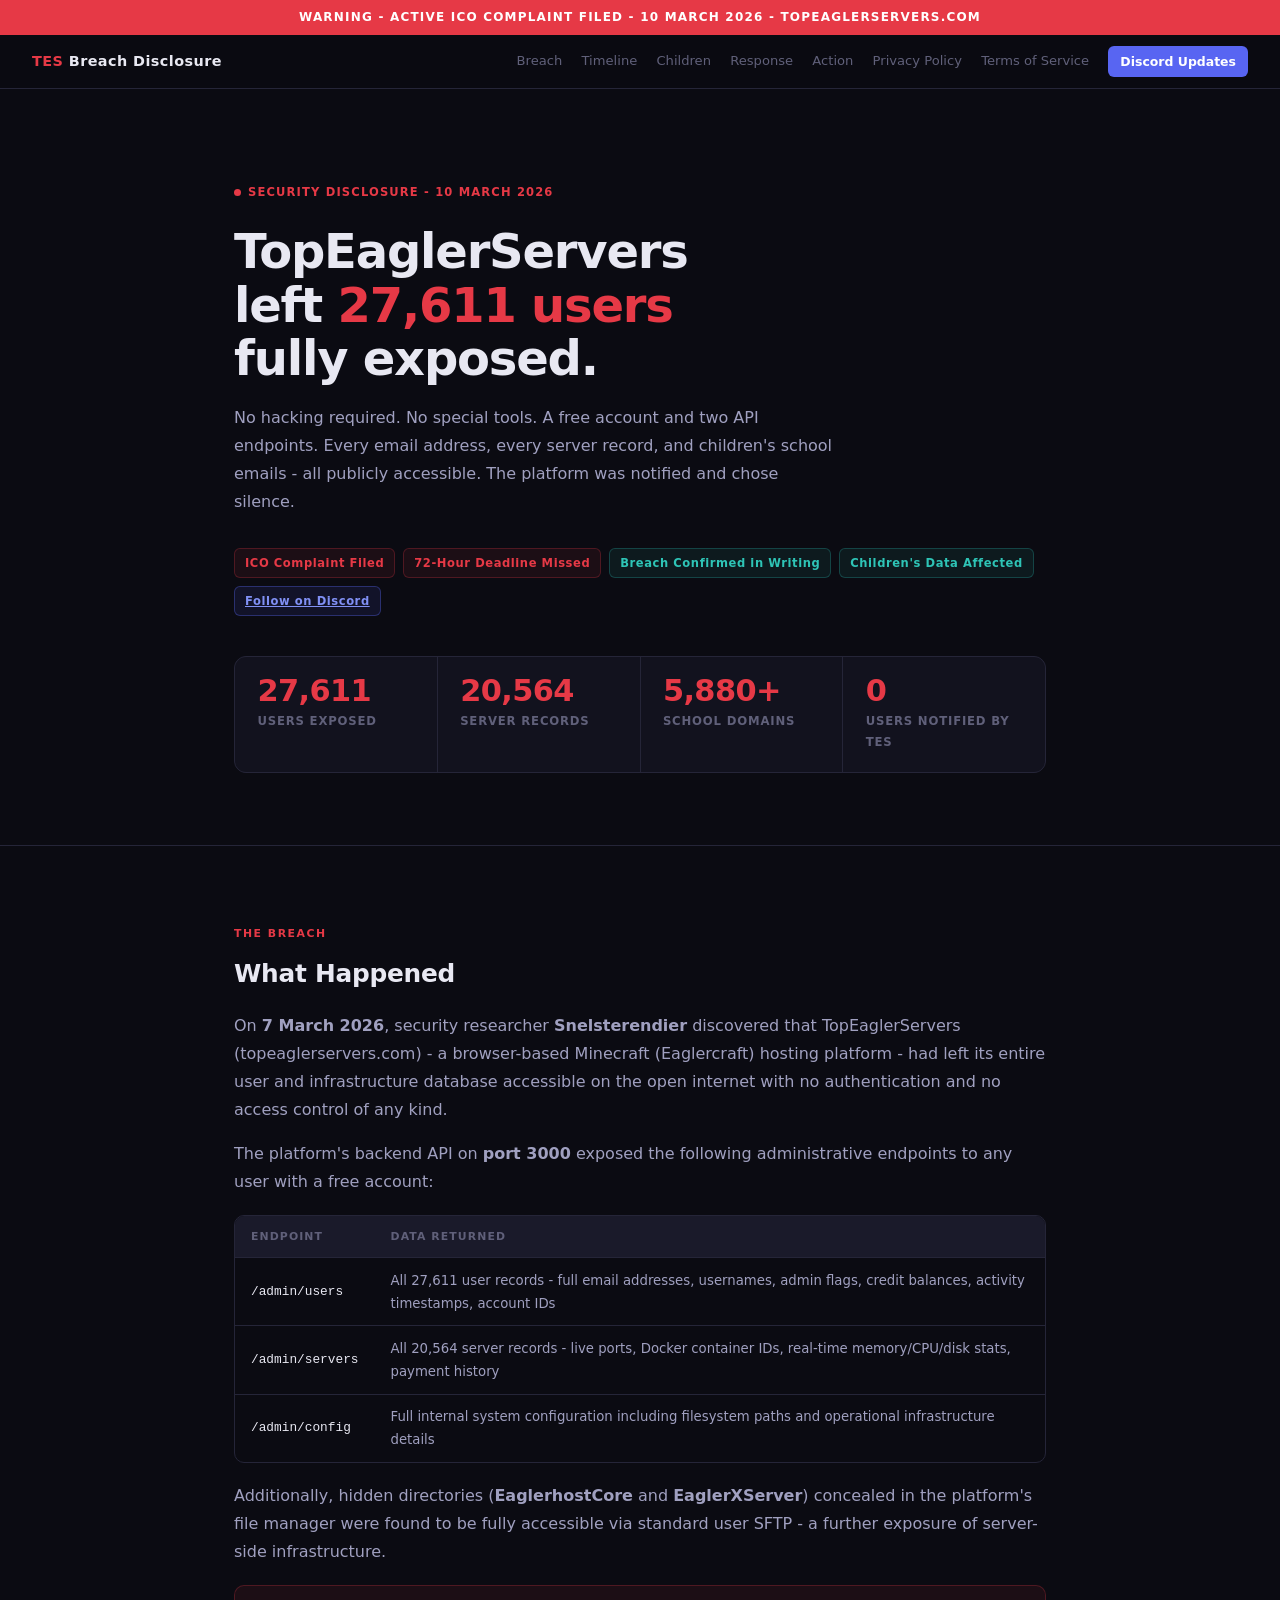
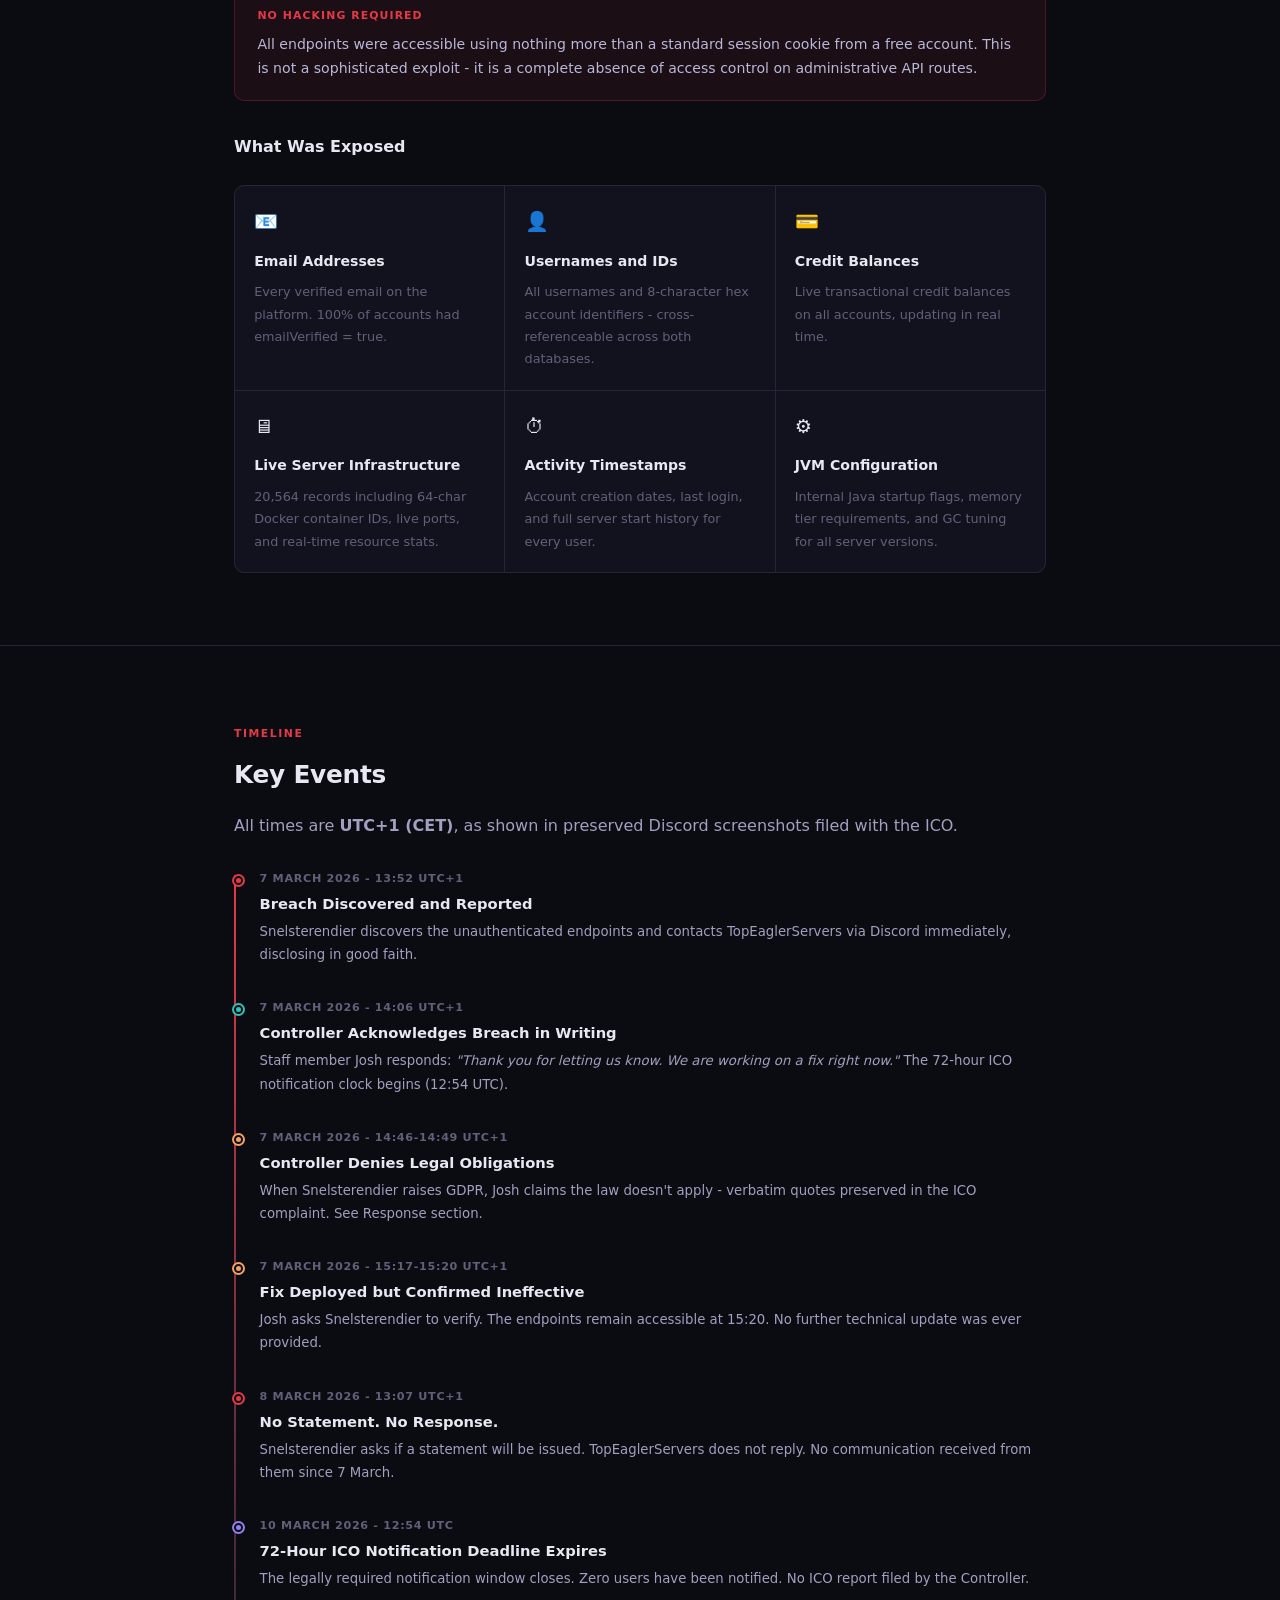
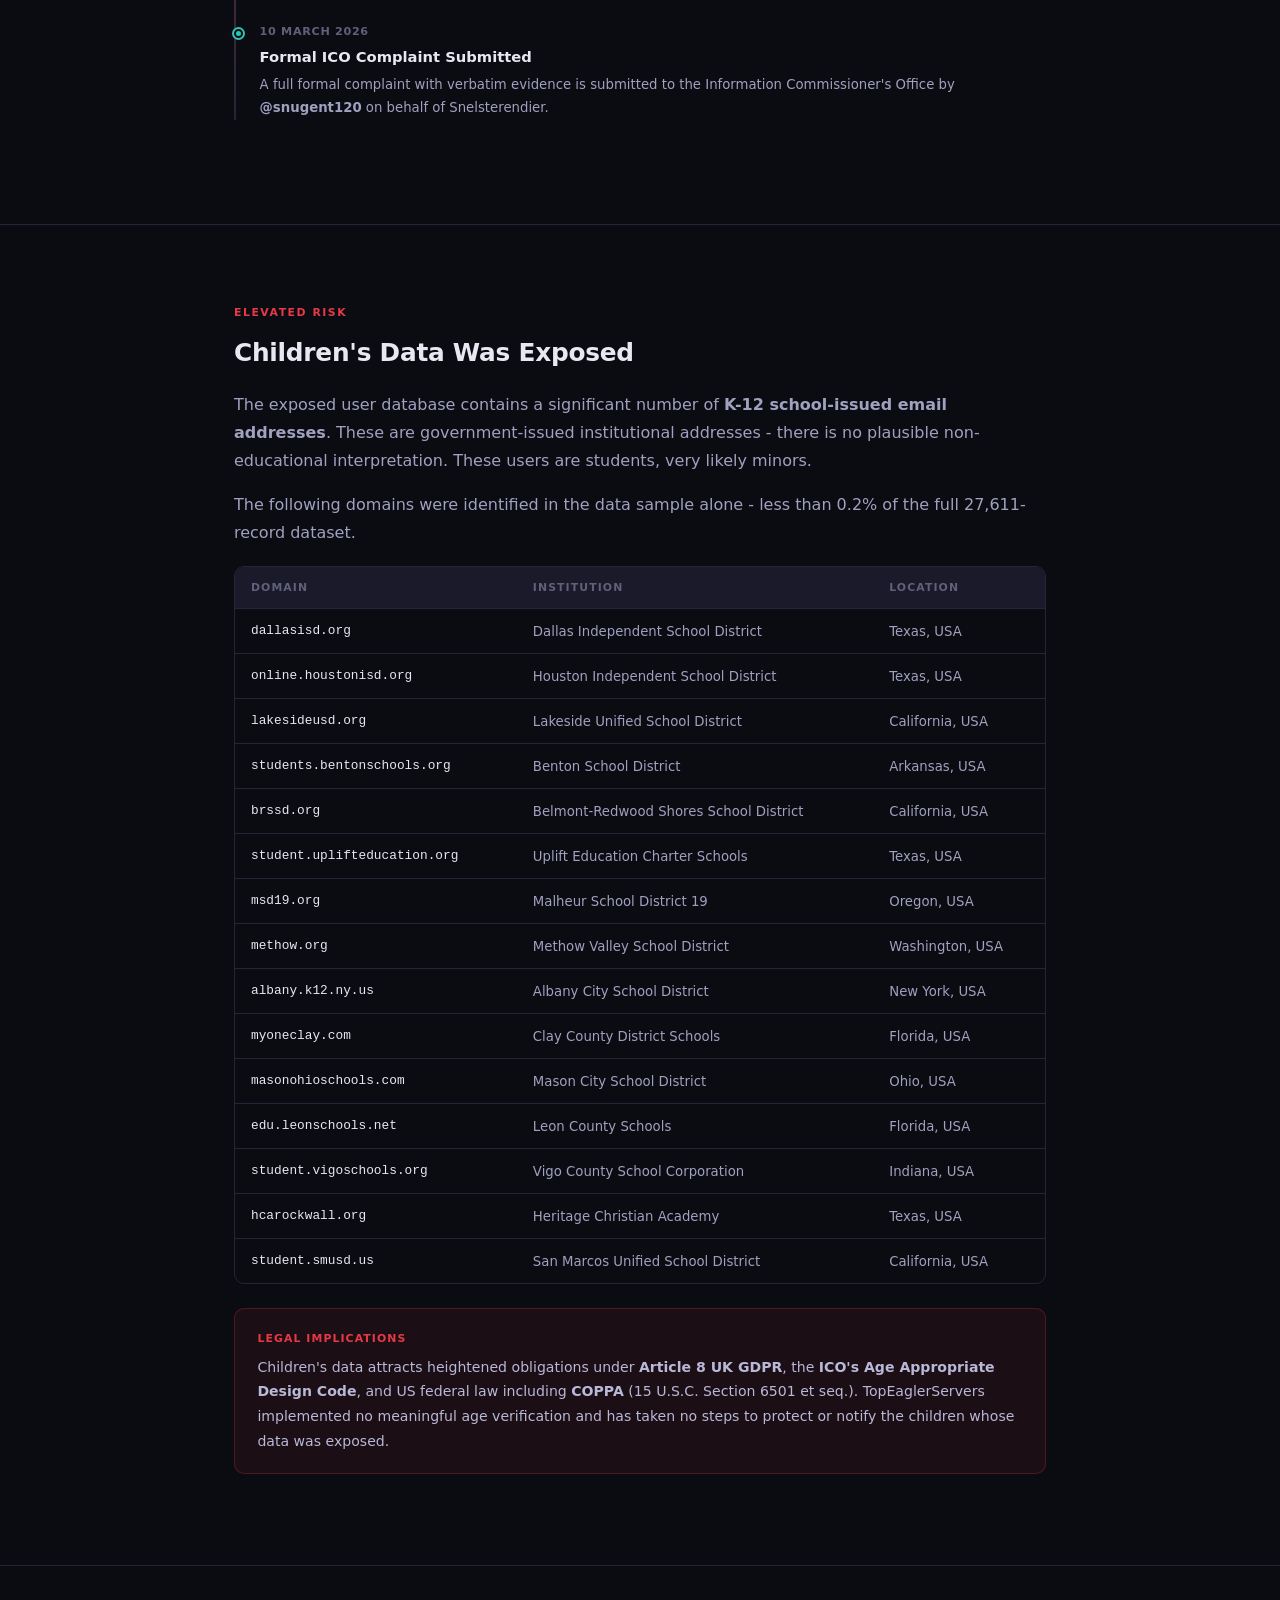
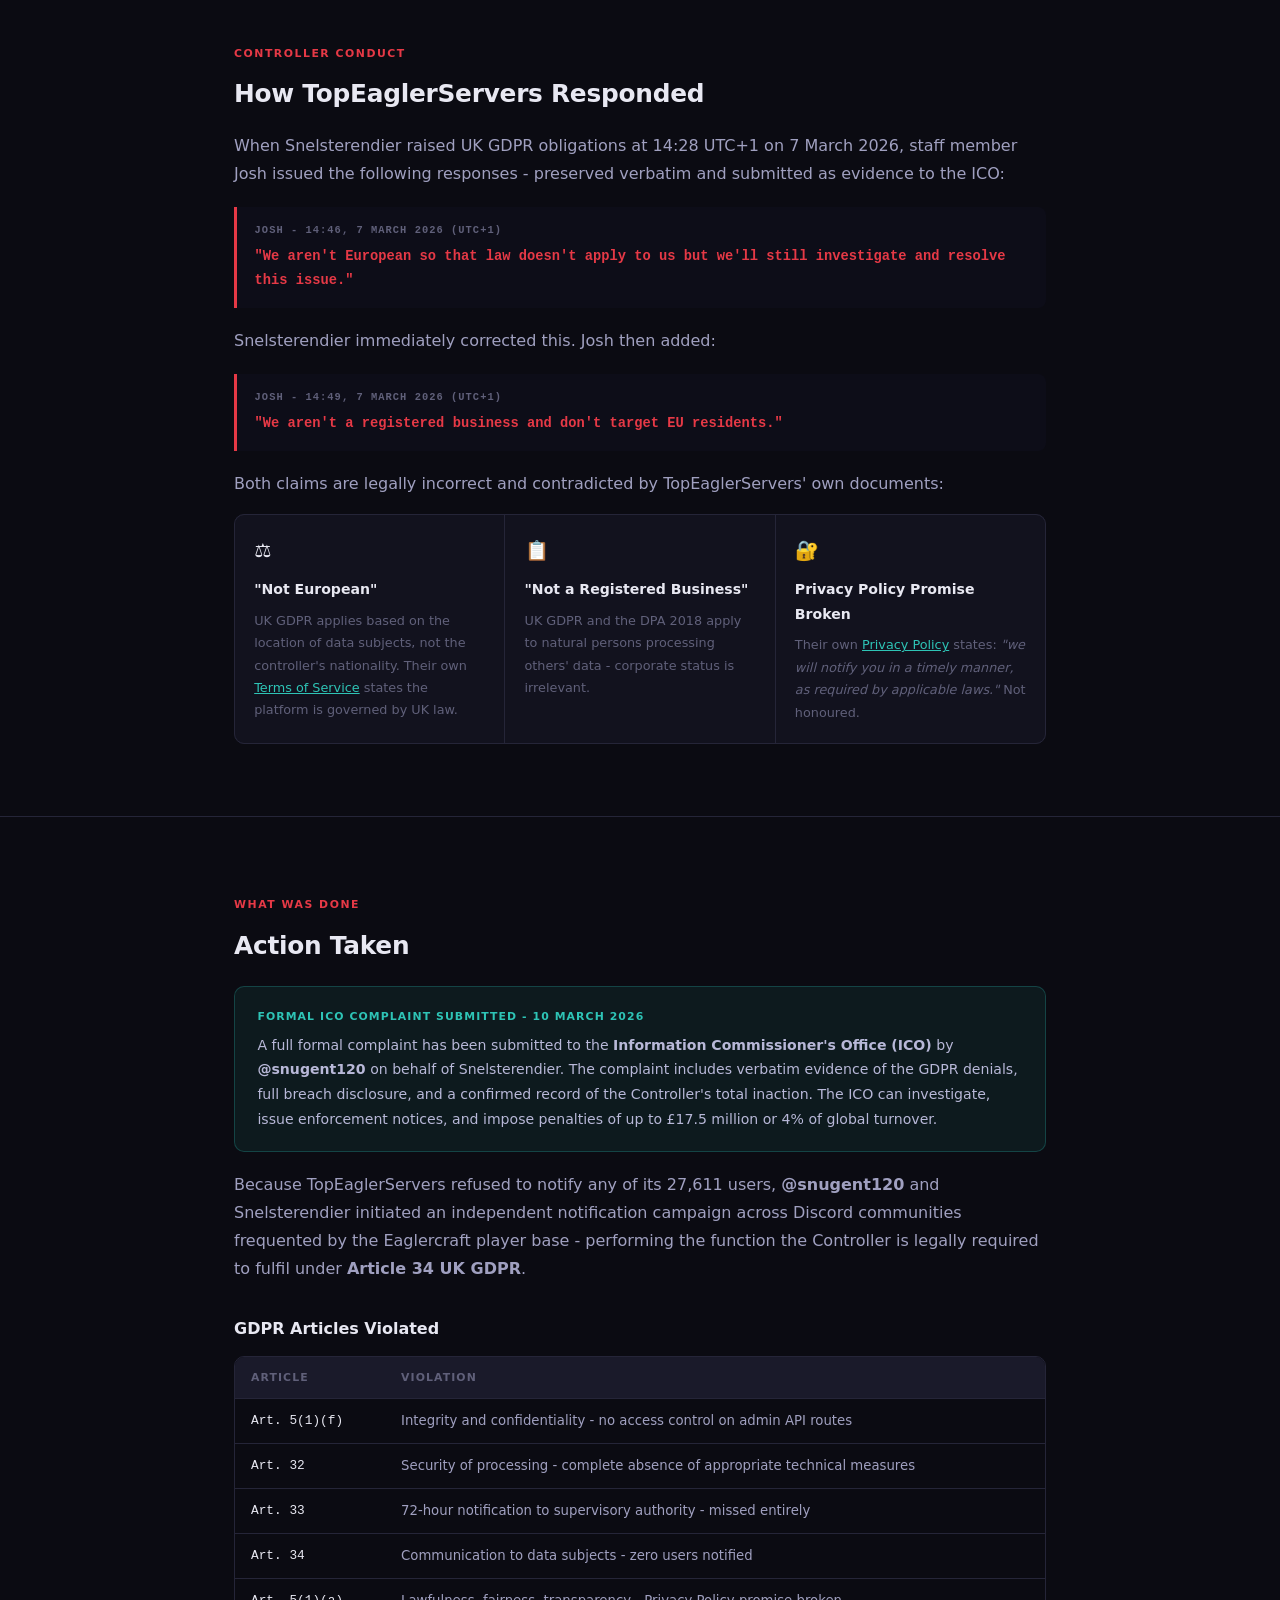
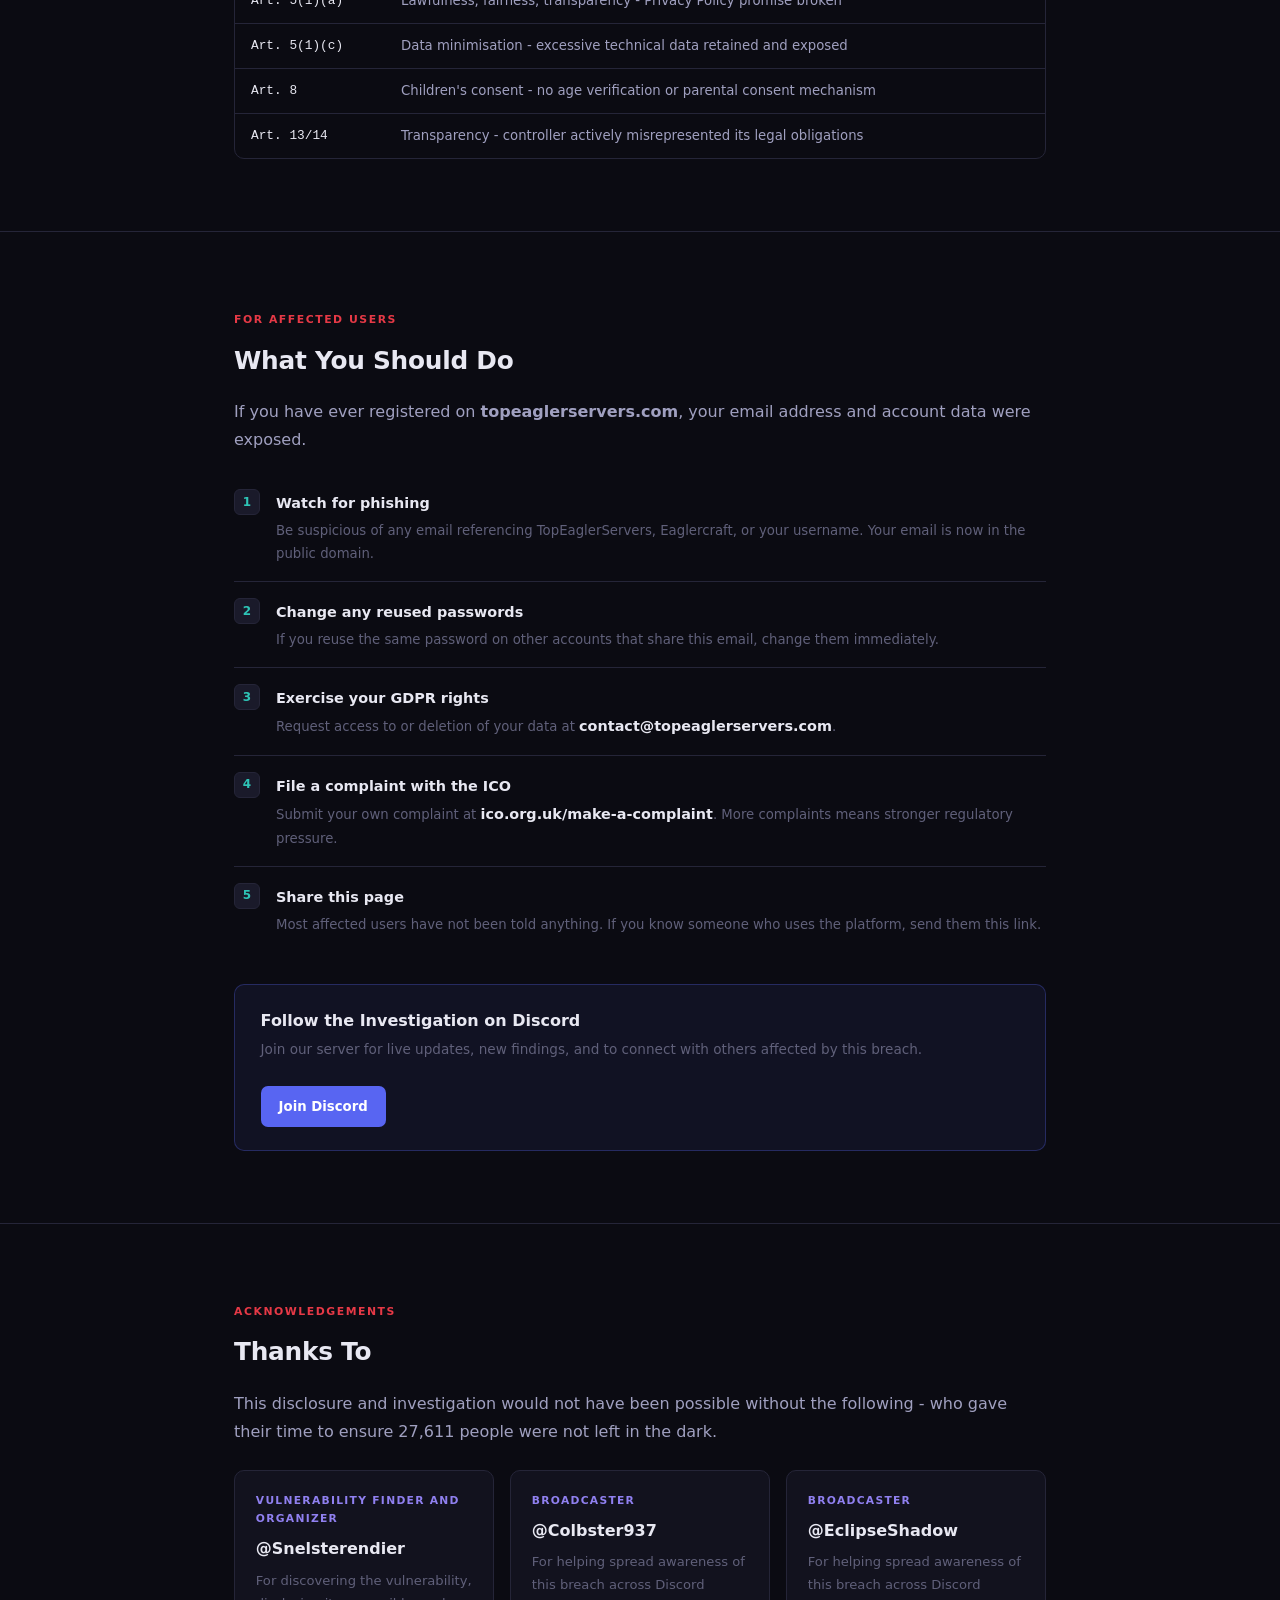
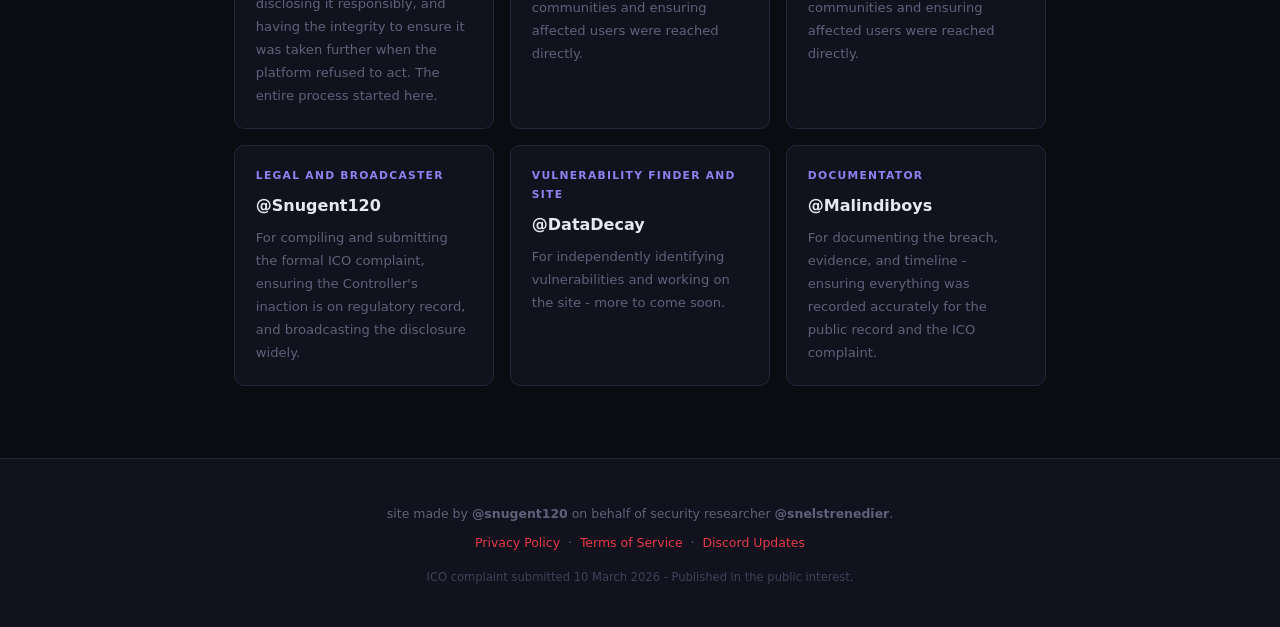
==== commit 45181524: "Update index .html" ====
--- a/index .html
+++ b/index .html
@@ -284,19 +284,34 @@
     <p>This disclosure and investigation would not have been possible without the following - who gave their time to ensure 27,611 people were not left in the dark.</p>
     <div class="thanks-grid">
       <div class="thanks-card">
-        <div class="role">Security Researcher</div>
-        <div class="name">@snelstrenedier</div>
+        <div class="role">Vulnerability Finder and Organizer</div>
+        <div class="name">@Snelsterendier</div>
         <p>For discovering the vulnerability, disclosing it responsibly, and having the integrity to ensure it was taken further when the platform refused to act. The entire process started here.</p>
       </div>
       <div class="thanks-card">
-        <div class="role">Legal and Complaint</div>
-        <div class="name">@snugent120</div>
-        <p>For compiling and submitting the formal ICO complaint, and ensuring the Controller's inaction is on regulatory record.</p>
-      </div>
-      <div class="thanks-card">
-        <div class="role">Community Spreaders</div>
-        <div class="name">Our Broadcasters</div>
-        <p>To everyone who helped spread this message across Discord servers and Eaglercraft communities - ensuring that the users TopEaglerServers chose to stay silent towards were reached anyway.</p>
+        <div class="role">Broadcaster</div>
+        <div class="name">@Colbster937</div>
+        <p>For helping spread awareness of this breach across Discord communities and ensuring affected users were reached directly.</p>
+      </div>
+      <div class="thanks-card">
+        <div class="role">Broadcaster</div>
+        <div class="name">@EclipseShadow</div>
+        <p>For helping spread awareness of this breach across Discord communities and ensuring affected users were reached directly.</p>
+      </div>
+      <div class="thanks-card">
+        <div class="role">Legal and Broadcaster</div>
+        <div class="name">@Snugent120</div>
+        <p>For compiling and submitting the formal ICO complaint, ensuring the Controller's inaction is on regulatory record, and broadcasting the disclosure widely.</p>
+      </div>
+      <div class="thanks-card">
+        <div class="role">Vulnerability Finder and Site</div>
+        <div class="name">@DataDecay</div>
+        <p>For independently identifying vulnerabilities and working on the site - more to come soon.</p>
+      </div>
+      <div class="thanks-card">
+        <div class="role">Documentator</div>
+        <div class="name">@Malindiboys</div>
+        <p>For documenting the breach, evidence, and timeline - ensuring everything was recorded accurately for the public record and the ICO complaint.</p>
       </div>
     </div>
   </div>
